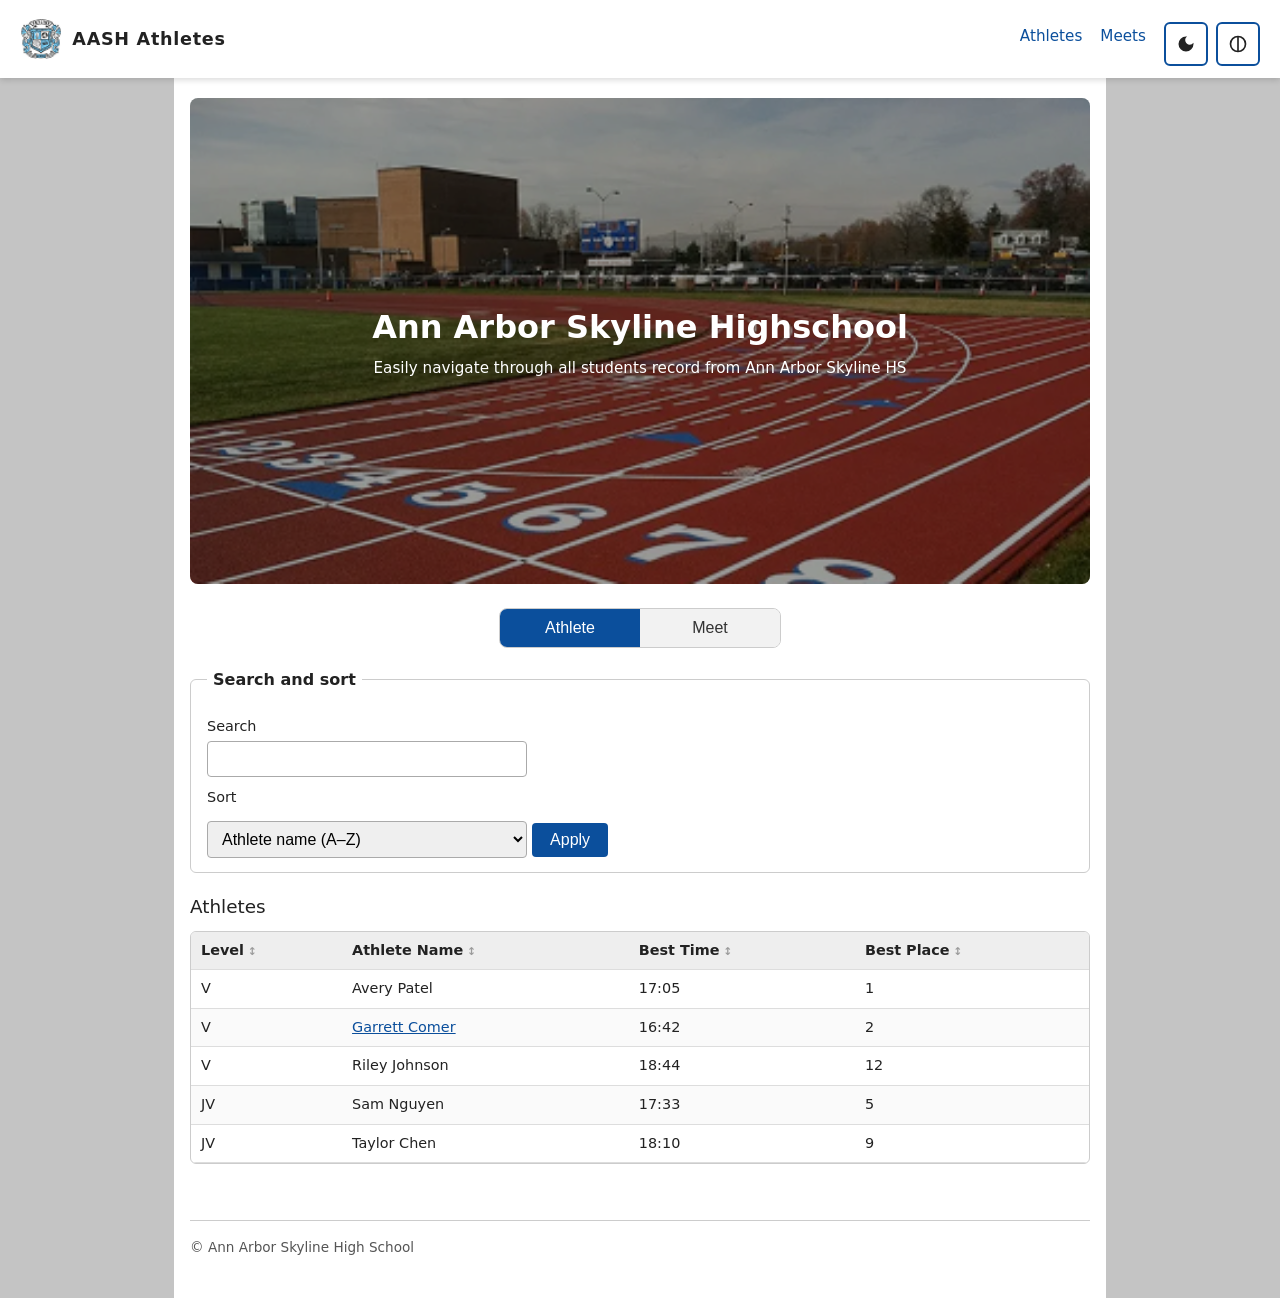
==== index.html @ eaa03424 "Add files via upload" ====
<!doctype html>
<html lang="en">
  <head>
    <meta charset="utf-8" />
    <meta name="viewport" content="width=device-width,initial-scale=1" />
    <title>Ann Arbor Skyline</title>
    <link rel="stylesheet" href="css/reset.css" />
    <link rel="stylesheet" href="css/style.css" />
  </head>

  <body>
    <div class="topnav">
      <a href="index.html" class="wholelogo">
        <img src="images/AnnArborSkylineHS_Icon.png" alt="navbar icon" class="logo">
        <span class="nav-text">AASH Athletes</span>
      </a>

      <div class="topnav-right">
      <nav aria-label="Primary navigation">
        <ul class="topnav-links">
          <li><a href="mainAthletes.html">Athletes</a></li>
          <li><a href="mainMeets.html">Meets</a></li>
        </ul>
      </nav>

      <div class="header-icon-toggles" role="group" aria-label="Display options">
        <input type="checkbox" id="dark-mode-toggle" class="theme-toggle">
        <label for="dark-mode-toggle" class="icon-toggle" title="Dark mode">
          <span class="sr-only">Dark mode</span>
          <svg xmlns="http://www.w3.org/2000/svg" width="20" height="20" viewBox="0 0 24 24" aria-hidden="true" focusable="false">
            <path fill="currentColor" d="M12 3a9 9 0 1 0 9 9c0-.46-.04-.92-.1-1.36a5.39 5.39 0 0 1-4.4 2.26 5.403 5.403 0 0 1-3.14-9.8c.44-.06.9-.1 1.36-.1z"/>
          </svg>
        </label>

        <input type="checkbox" id="contrast-toggle" class="theme-toggle">
        <label for="contrast-toggle" class="icon-toggle" title="High contrast">
          <span class="sr-only">High contrast</span>
          <svg xmlns="http://www.w3.org/2000/svg" width="20" height="20" viewBox="0 0 24 24" fill="none" aria-hidden="true" focusable="false">
            <circle cx="12" cy="12" r="9" stroke="currentColor" stroke-width="2"/>
            <line x1="12" y1="3" x2="12" y2="21" stroke="currentColor" stroke-width="2"/>
          </svg>
        </label>
      </div>
      </div>
    </div>

    <div class="page">
      <main>
        <div class="intro-box">
          <img src="images/track-img.png" class="intro-img" alt="">

          <div class="intro-darken"></div>


          <div class="intro-overlay">
            <span class="intro-text1">Ann Arbor Skyline Highschool</span>
            <span class="intro-text2">Easily navigate through all students record from Ann Arbor Skyline HS</span>
          </div>
        </div>

        <div class="view-toggle" role="tablist" aria-label="Athletes or meets">
          <button type="button" id="athleteBtn" class="toggle-btn active" role="tab" aria-selected="true" aria-controls="athleteData">Athlete</button>
          <button type="button" id="meetBtn" class="toggle-btn" role="tab" aria-selected="false" aria-controls="meetData">Meet</button>
        </div>

        <div id="athleteData" class="data-section" role="tabpanel" aria-labelledby="athleteBtn">
          <form action="#" method="get">
            <fieldset>
              <legend>Search and sort</legend>

              <label for="athlete-search">Search</label>
              <input id="athlete-search" name="search" type="search" />

              <label for="athlete-sort">Sort</label>
              <select id="athlete-sort" name="sort">
                <option value="name-asc">Athlete name (A–Z)</option>
                <option value="name-desc">Athlete name (Z–A)</option>
              </select>

              <button type="submit">Apply</button>
            </fieldset>
          </form>

          <section aria-labelledby="athletes-heading">
            <h2 id="athletes-heading">Athletes</h2>
            <div class="table-wrap">
              <table>
                <thead>
                  <tr>
                    <th scope="col">Level</th>
                    <th scope="col">Athlete Name</th>
                    <th scope="col">Best Time</th>
                    <th scope="col">Best Place</th>
                  </tr>
                </thead>

                <tbody>
                  <tr>
                    <td>V</td>
                    <td><a href="athlete.html">Garrett Comer</a></td>
                    <td>16:42</td>
                    <td>2</td>
                  </tr>
                  <tr>
                    <td>V</td>
                    <td>Avery Patel</td>
                    <td>17:05</td>
                    <td>1</td>
                  </tr>
                  <tr>
                    <td>JV</td>
                    <td>Sam Nguyen</td>
                    <td>17:33</td>
                    <td>5</td>
                  </tr>
                  <tr>
                    <td>JV</td>
                    <td>Taylor Chen</td>
                    <td>18:10</td>
                    <td>9</td>
                  </tr>
                  <tr>
                    <td>V</td>
                    <td>Riley Johnson</td>
                    <td>18:44</td>
                    <td>12</td>
                  </tr>
                </tbody>
              </table>
            </div>
          </section>
        </div>

        <div id="meetData" class="data-section hidden" role="tabpanel" aria-labelledby="meetBtn" hidden>
          <form action="#" method="get">
            <fieldset>
              <legend>Search and sort</legend>

              <label for="meet-search">Search</label>
              <input id="meet-search" name="search" type="search" />

              <label for="meet-sort">Sort</label>
              <select id="meet-sort" name="sort">
                <option value="name-asc">Meet name (A–Z)</option>
                <option value="name-desc">Meet name (Z–A)</option>
                <option value="date-asc">Date (oldest first)</option>
                <option value="date-desc">Date (newest first)</option>
              </select>

              <button type="submit">Apply</button>
            </fieldset>
          </form>

          <section aria-labelledby="meets-heading">
            <h2 id="meets-heading">Meets</h2>

            <div class="table-wrap">
              <table>
                <thead>
                  <tr>
                    <th scope="col">Meet Name</th>
                    <th scope="col">Meet ID</th>
                    <th scope="col">Date</th>
                    <th scope="col">Results</th>
                  </tr>
                </thead>

                <tbody>
                  <tr>
                    <td>
                      <a href="meets.html">Skyline Invite</a>
                    </td>
                    <td>229906</td>
                    <td>
                      <time datetime="2025-10-12">Oct 12, 2025</time>
                    </td>
                    <td>
                      <a href="https://www.athletic.net/CrossCountry/meet/229906/results/916818">
                        Official results
                      </a>
                    </td>
                  </tr>

                  <tr>
                    <td>City Championship</td>
                    <td>229907</td>
                    <td>
                      <time datetime="2025-11-01">Nov 1, 2025</time>
                    </td>
                    <td>—</td>
                  </tr>

                  <tr>
                    <td>Regional Qualifier</td>
                    <td>229908</td>
                    <td>
                      <time datetime="2025-11-15">Nov 15, 2025</time>
                    </td>
                    <td>—</td>
                  </tr>
                </tbody>
              </table>
            </div>
          </section>
        </div>
      </main>

      <footer>
        <p>&copy; Ann Arbor Skyline High School</p>
      </footer>
    </div>

    <script src="js/tables.js" defer></script>
    <script src="js/sort.js" defer></script>
  </body>
</html>
---- css/style.css ----
/* ----- Base ----- */
html {
  font-size: 16px;
}

body {
  font-family: system-ui, -apple-system, "Segoe UI", Roboto, sans-serif;
  line-height: 1.5;
  color: #222;
  background: #c4c4c4;
}

a {
  color: #0b4f9c;
}

a:hover {
  text-decoration: underline;
}

.sr-only {
  position: absolute;
  width: 1px;
  height: 1px;
  padding: 0;
  margin: -1px;
  overflow: hidden;
  clip: rect(0, 0, 0, 0);
  white-space: nowrap;
  border: 0;
}

.hidden {
  display: none;
}

/* ----- Top bar ----- */
.topnav {
  position: relative;
  z-index: 1;
  display: flex;
  align-items: center;
  justify-content: space-between;
  padding: 12px 20px;
  background: #fff;
  box-shadow: 0 2px 6px rgba(0, 0, 0, 0.15);
}

.logo {
  height: 40px;
  width: auto;
  display: block;
}

.wholelogo {
  display: flex;
  align-items: center;
  gap: 10px;
  text-decoration: none;
  color: inherit;
}

.wholelogo:hover {
  text-decoration: none;
}

.nav-text {
  display: flex;
  align-items: center;
  font-weight: 600;
  font-size: 1.1rem;
  letter-spacing: 0.04em;
}

.topnav-links {
  display: flex;
  align-items: center;
  gap: 18px;
  list-style: none;
  margin: 0;
  padding: 0;
}

.topnav-links a {
  text-decoration: none;
  font-size: 0.95rem;
  font-weight: 500;
  color: #0b4f9c;
  padding: 4px 0;
}

.topnav-links a:hover {
  text-decoration: underline;
}

.topnav-right {
  display: flex;
  align-items: center;
  gap: 18px;
}

.header-icon-toggles {
  display: flex;
  gap: 8px;
}

.theme-toggle {
  position: absolute;
  width: 1px;
  height: 1px;
  padding: 0;
  margin: -1px;
  overflow: hidden;
  clip: rect(0, 0, 0, 0);
  white-space: nowrap;
  border: 0;
}

.icon-toggle {
  display: inline-flex;
  align-items: center;
  justify-content: center;
  width: 40px;
  height: 40px;
  border: 2px solid #0b4f9c;
  border-radius: 6px;
  cursor: pointer;
  background: #fff;
  color: #222;
}

.icon-toggle:hover {
  background: #f0f4fa;
}

#dark-mode-toggle:focus-visible + .icon-toggle,
#contrast-toggle:focus-visible + .icon-toggle {
  outline: 2px solid #0b4f9c;
  outline-offset: 2px;
}

/* ----- Main column ----- */
.page {
  width: 92%;
  max-width: 900px;
  margin: 0 auto;
  padding: 20px 16px 40px;
  min-height: 60vh;
  background: #fff;
}

main {
  padding-bottom: 24px;
}

/* ----- Intro ----- */
.intro-box {
  position: relative;
  width: 100%;
  margin-bottom: 24px;
  overflow: hidden;
  border-radius: 8px;
}

.intro-img {
  width: 100%;
  height: auto;
  display: block;
}

.intro-darken {
  position: absolute;
  inset: 0;
  background: rgba(0, 0, 0, 0.4);
}

.intro-overlay {
  position: absolute;
  top: 50%;
  left: 50%;
  transform: translate(-50%, -50%);
  text-align: center;
  width: 100%;
  padding: 0 16px;
}

.intro-text1 {
  display: block;
  color: #fff;
  font-size: 2rem;
  font-weight: 700;
  margin-bottom: 6px;
}

.intro-text2 {
  display: block;
  color: #fff;
  font-size: 0.95rem;
}

/* ----- Athlete / Meet switch ----- */
.view-toggle {
  display: flex;
  gap: 0;
  width: 100%;
  max-width: 280px;
  margin: 0 auto 20px;
  border: 1px solid #ccc;
  border-radius: 8px;
  overflow: hidden;
}

.toggle-btn {
  flex: 1;
  padding: 10px 14px;
  font-size: 1rem;
  border: none;
  background: #f2f2f2;
  color: #333;
  cursor: pointer;
}

.toggle-btn:hover {
  background: #e8e8e8;
}

.toggle-btn.active {
  background: #0b4f9c;
  color: #fff;
}

/* ----- Forms ----- */
fieldset {
  border: 1px solid #ccc;
  padding: 14px 16px;
  margin-bottom: 20px;
  border-radius: 6px;
}

legend {
  padding: 0 6px;
  font-weight: 600;
}

label {
  display: block;
  margin-top: 10px;
  font-size: 0.9rem;
}

input[type="search"],
select {
  width: 100%;
  max-width: 320px;
  margin-top: 4px;
  padding: 8px 10px;
  font-size: 1rem;
  border: 1px solid #aaa;
  border-radius: 4px;
}

button[type="submit"] {
  margin-top: 14px;
  padding: 8px 18px;
  font-size: 1rem;
  border: none;
  border-radius: 4px;
  background: #0b4f9c;
  color: #fff;
  cursor: pointer;
}

button[type="submit"]:hover {
  background: #094080;
}

h2 {
  font-size: 1.15rem;
  margin: 16px 0 10px;
}

.meet-title {
  font-size: 1.6rem;
  font-weight: 800;
}

h3 {
  font-size: 1.05rem;
  margin: 14px 0 8px;
  font-weight: 700;
}

.profile-photo {
  text-align: center;
  margin-bottom: 12px;

}

.profile-photo img {
  width: 160px;
  height: 160px;
  object-fit: cover;
  border-radius: 50%;
  border: 3px solid #ccc;
}

.bold {
  font-weight: 700;
}

.profile-name {
  display: block;
  text-align: center;
  font-weight: 600;
  font-size: 1.5rem;
}

/* ----- Stat cards ----- */
.stat-cards {
  display: grid;
  grid-template-columns: repeat(3, 1fr);
  gap: 14px;
  margin: 12px 0 20px;
}

.stat-card {
  display: flex;
  flex-direction: column;
  align-items: center;
  justify-content: center;
  aspect-ratio: 1;
  padding: 16px;
  border: 1px solid #ccc;
  border-radius: 10px;
  background: #f8f9fb;
  text-align: center;
}

.stat-value {
  font-size: 1.6rem;
  font-weight: 700;
  color: #0b4f9c;
  line-height: 1.2;
}

.stat-label {
  margin-top: 6px;
  font-size: 0.8rem;
  color: #555;
  text-transform: uppercase;
  letter-spacing: 0.03em;
}

.gallery-list {
  display: grid;
  gap: 12px;
  grid-template-columns: repeat(auto-fill, minmax(140px, 1fr));
  list-style: none;
  margin: 0;
  padding: 0;
}

.gallery-list img {
  width: 100%;
  height: auto;
  display: block;
  border-radius: 6px;
}

/* ----- Tables ----- */
.table-wrap {
  overflow-x: auto;
  border: 1px solid #ccc;
  border-radius: 6px;
}

table {
  width: 100%;
  min-width: 260px;
  font-size: 0.9rem;
}

th,
td {
  padding: 8px 10px;
  text-align: left;
  border-bottom: 1px solid #ddd;
}

thead th {
  background: #eee;
  font-weight: 600;
}

th.sortable {
  cursor: pointer;
  user-select: none;
}

th.sortable:hover {
  background: #e0e4ea;
}

th.sortable::after {
  content: " \2195";
  font-size: 0.75em;
  opacity: 0.4;
}

th.sort-asc::after {
  content: " \25B2";
  opacity: 1;
}

th.sort-desc::after {
  content: " \25BC";
  opacity: 1;
}

tbody tr:nth-child(even) {
  background: #fafafa;
}

/* ----- Footer ----- */
footer {
  margin-top: 32px;
  padding-top: 16px;
  border-top: 1px solid #ccc;
  font-size: 0.85rem;
  color: #555;
}

/* ----- Other pages: header inside .page ----- */
header {
  margin-bottom: 20px;
  padding-bottom: 12px;
  border-bottom: 1px solid #ccc;
}

.header-top {
  display: flex;
  align-items: center;
  justify-content: space-between;
  gap: 12px;
  flex-wrap: wrap;
}

h1 {
  font-size: 1.2rem;
  font-weight: 700;
}

h1 a {
  text-decoration: none;
  color: #0b4f9c;
}

nav ul {
  margin-top: 10px;
}

nav li {
  margin-bottom: 6px;
}

/* ----- Dark mode (checkbox on index) ----- */
html:has(#dark-mode-toggle:checked) body {
  background: #1a1a1a;
  color: #eee;
}

html:has(#dark-mode-toggle:checked) .page {
  background: #252525;
  color: #eee;
}

html:has(#dark-mode-toggle:checked) a {
  color: #7ec8ff;
}

html:has(#dark-mode-toggle:checked) .topnav,
html:has(#dark-mode-toggle:checked) .icon-toggle {
  background: #2d2d2d;
  color: #eee;
  border-color: #7ec8ff;
}

html:has(#dark-mode-toggle:checked) .topnav-links a {
  color: #7ec8ff;
}

html:has(#dark-mode-toggle:checked) thead th {
  background: #333;
}

html:has(#dark-mode-toggle:checked) tbody tr:nth-child(even) {
  background: #2a2a2a;
}

html:has(#dark-mode-toggle:checked) th,
html:has(#dark-mode-toggle:checked) td {
  border-color: #444;
}

html:has(#dark-mode-toggle:checked) fieldset,
html:has(#dark-mode-toggle:checked) .table-wrap,
html:has(#dark-mode-toggle:checked) .stat-card {
  border-color: #555;
}

html:has(#dark-mode-toggle:checked) .stat-card {
  background: #2a2a2a;
}

html:has(#dark-mode-toggle:checked) .stat-value {
  color: #7ec8ff;
}

html:has(#dark-mode-toggle:checked) .stat-label {
  color: #aaa;
}

html:has(#dark-mode-toggle:checked) th.sortable:hover {
  background: #444;
}

html:has(#dark-mode-toggle:checked) input[type="search"],
html:has(#dark-mode-toggle:checked) select {
  background: #333;
  color: #eee;
  border-color: #555;
}

html:has(#dark-mode-toggle:checked) footer {
  border-color: #444;
  color: #aaa;
}

html:has(#dark-mode-toggle:checked) header {
  border-color: #444;
}

html:has(#dark-mode-toggle:checked) .profile-photo img {
  border-color: #555;
}

html:has(#dark-mode-toggle:checked) .view-toggle {
  border-color: #555;
}

html:has(#dark-mode-toggle:checked) .toggle-btn {
  background: #333;
  color: #ddd;
}

html:has(#dark-mode-toggle:checked) .toggle-btn.active {
  background: #0b4f9c;
  color: #fff;
}

html:has(#dark-mode-toggle:checked) label[for="dark-mode-toggle"].icon-toggle {
  background: #0b4f9c;
  color: #fff;
  border-color: #7ec8ff;
}

html:has(#contrast-toggle:checked) label[for="contrast-toggle"].icon-toggle {
  background: #ff0;
  color: #000;
  border-color: #000;
}

/* ----- High contrast ----- */

/* Base */
html:has(#contrast-toggle:checked) body {
  background: #000;
  color: #fff;
}

html:has(#contrast-toggle:checked) .page {
  background: #000;
  color: #fff;
}

html:has(#contrast-toggle:checked) a {
  color: #ff0;
}

/* Top bar */
html:has(#contrast-toggle:checked) .topnav {
  background: #000;
  border-bottom: 2px solid #fff;
  box-shadow: none;
}

html:has(#contrast-toggle:checked) .wholelogo {
  color: #fff;
}

html:has(#contrast-toggle:checked) .topnav-links a {
  color: #ff0;
}

html:has(#contrast-toggle:checked) .icon-toggle {
  background: #000;
  color: #fff;
  border-color: #fff;
}

html:has(#contrast-toggle:checked) .icon-toggle:hover {
  background: #333;
}

/* Tables */
html:has(#contrast-toggle:checked) .table-wrap {
  border: 2px solid #fff;
}

html:has(#contrast-toggle:checked) th,
html:has(#contrast-toggle:checked) td {
  border: 2px solid #fff;
}

html:has(#contrast-toggle:checked) thead th {
  background: #333;
  color: #fff;
}

html:has(#contrast-toggle:checked) th.sortable:hover {
  background: #555;
}

html:has(#contrast-toggle:checked) tbody tr:nth-child(even) {
  background: #111;
}

/* Forms */
html:has(#contrast-toggle:checked) fieldset {
  border: 2px solid #fff;
}

html:has(#contrast-toggle:checked) input[type="search"],
html:has(#contrast-toggle:checked) select {
  background: #000;
  color: #fff;
  border: 2px solid #fff;
}

html:has(#contrast-toggle:checked) button[type="submit"] {
  background: #ff0;
  color: #000;
  border: 2px solid #ff0;
  font-weight: 700;
}

html:has(#contrast-toggle:checked) button[type="submit"]:hover {
  background: #cc0;
}

/* Toggle buttons (index page) */
html:has(#contrast-toggle:checked) .view-toggle {
  border-color: #fff;
}

html:has(#contrast-toggle:checked) .toggle-btn {
  background: #000;
  color: #fff;
  border: 1px solid #fff;
}

html:has(#contrast-toggle:checked) .toggle-btn.active {
  background: #ff0;
  color: #000;
}

/* Stat cards */
html:has(#contrast-toggle:checked) .stat-card {
  background: #000;
  border: 2px solid #fff;
}

html:has(#contrast-toggle:checked) .stat-value {
  color: #ff0;
}

html:has(#contrast-toggle:checked) .stat-label {
  color: #fff;
}

/* Profile photo */
html:has(#contrast-toggle:checked) .profile-photo img {
  border-color: #fff;
}

/* Footer */
html:has(#contrast-toggle:checked) footer {
  border-color: #fff;
  color: #fff;
}

/* Header (inside .page on sub-pages) */
html:has(#contrast-toggle:checked) header {
  border-color: #fff;
}
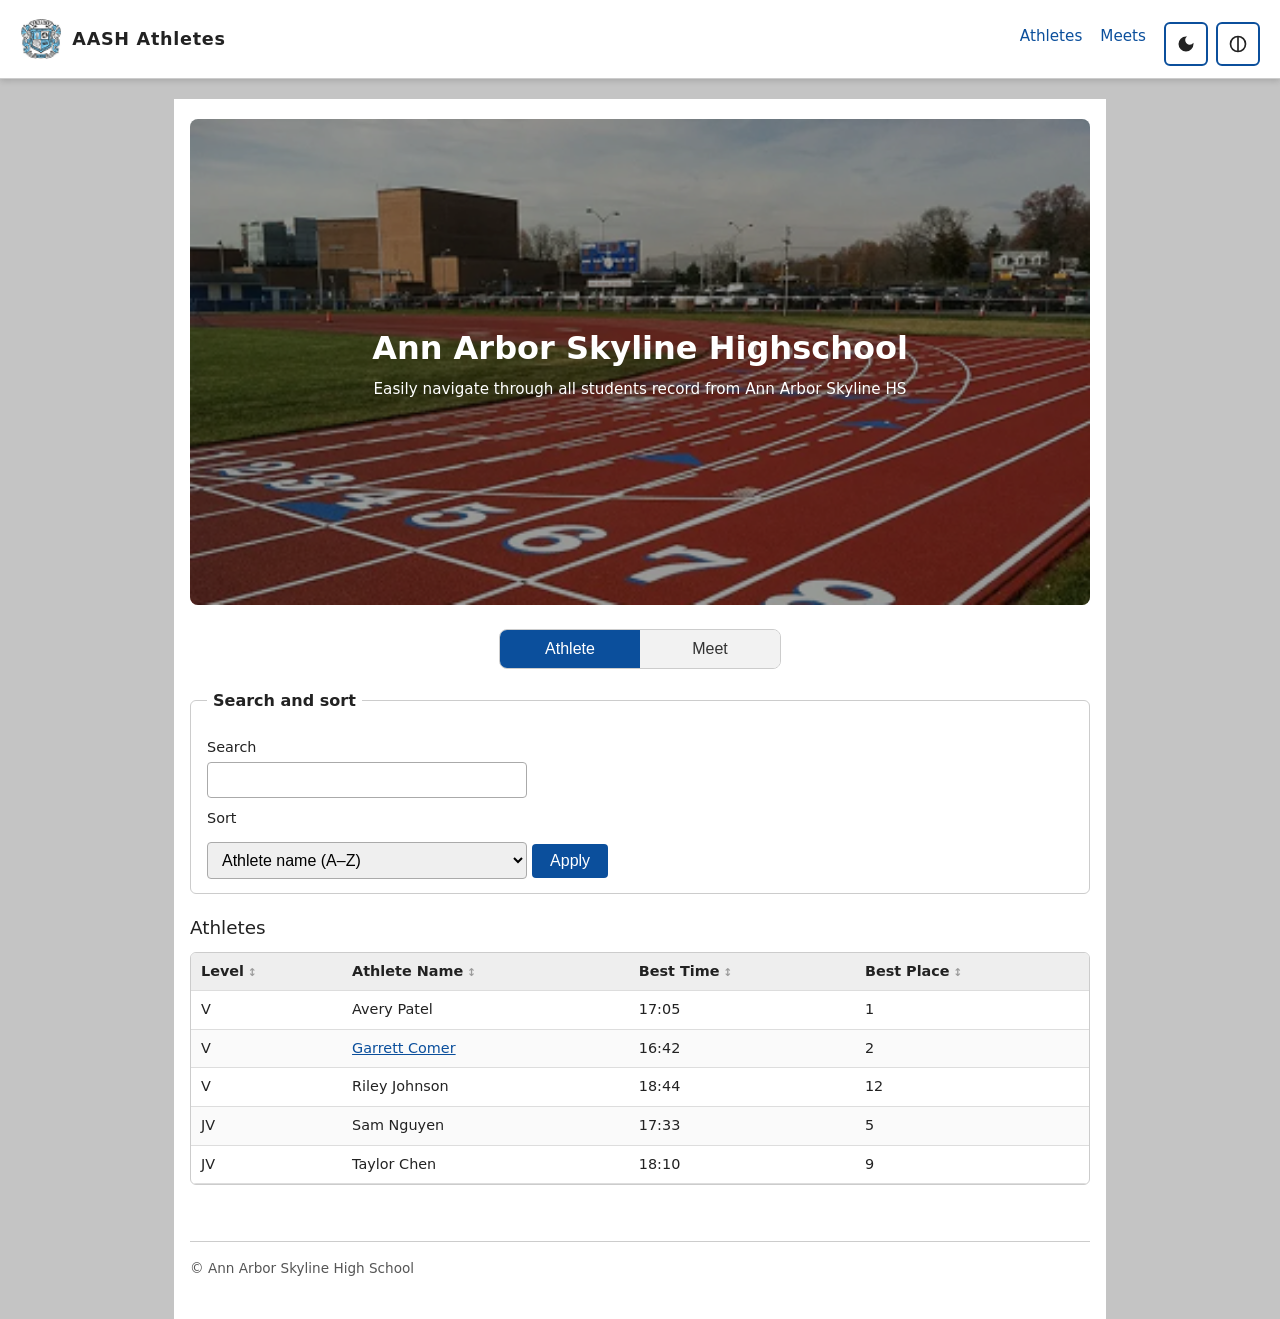
==== commit 311e57ff: "axe review errors" ====
--- a/index.html
+++ b/index.html
@@ -9,7 +9,7 @@
   </head>
 
   <body>
-    <div class="topnav">
+    <header class="topnav">
       <a href="index.html" class="wholelogo">
         <img src="images/AnnArborSkylineHS_Icon.png" alt="navbar icon" class="logo">
         <span class="nav-text">AASH Athletes</span>
@@ -42,7 +42,7 @@
         </label>
       </div>
       </div>
-    </div>
+    </header>
 
     <div class="page">
       <main>
@@ -53,7 +53,7 @@
 
 
           <div class="intro-overlay">
-            <span class="intro-text1">Ann Arbor Skyline Highschool</span>
+            <h1 class="intro-text1">Ann Arbor Skyline Highschool</h1>
             <span class="intro-text2">Easily navigate through all students record from Ann Arbor Skyline HS</span>
           </div>
         </div>
--- a/css/style.css
+++ b/css/style.css
@@ -171,7 +171,7 @@
 .intro-darken {
   position: absolute;
   inset: 0;
-  background: rgba(0, 0, 0, 0.4);
+  background: rgba(0, 0, 0, 0.7);
 }
 
 .intro-overlay {
@@ -189,7 +189,7 @@
   color: #fff;
   font-size: 2rem;
   font-weight: 700;
-  margin-bottom: 6px;
+  margin: 0 0 6px;
 }
 
 .intro-text2 {
@@ -313,6 +313,7 @@
   text-align: center;
   font-weight: 600;
   font-size: 1.5rem;
+  margin: 0 0 12px;
 }
 
 /* ----- Stat cards ----- */
@@ -703,3 +704,710 @@
 html:has(#contrast-toggle:checked) header {
   border-color: #fff;
 }
+
+/* ----- Base ----- */
+html {
+  font-size: 16px;
+}
+
+body {
+  font-family: system-ui, -apple-system, "Segoe UI", Roboto, sans-serif;
+  line-height: 1.5;
+  color: #222;
+  background: #c4c4c4;
+}
+
+a {
+  color: #0b4f9c;
+}
+
+a:hover {
+  text-decoration: underline;
+}
+
+.sr-only {
+  position: absolute;
+  width: 1px;
+  height: 1px;
+  padding: 0;
+  margin: -1px;
+  overflow: hidden;
+  clip: rect(0, 0, 0, 0);
+  white-space: nowrap;
+  border: 0;
+}
+
+.hidden {
+  display: none;
+}
+
+/* ----- Top bar ----- */
+.topnav {
+  position: relative;
+  z-index: 1;
+  display: flex;
+  align-items: center;
+  justify-content: space-between;
+  padding: 12px 20px;
+  background: #fff;
+  box-shadow: 0 2px 6px rgba(0, 0, 0, 0.15);
+}
+
+.logo {
+  height: 40px;
+  width: auto;
+  display: block;
+}
+
+.wholelogo {
+  display: flex;
+  align-items: center;
+  gap: 10px;
+  text-decoration: none;
+  color: inherit;
+}
+
+.wholelogo:hover {
+  text-decoration: none;
+}
+
+.nav-text {
+  display: flex;
+  align-items: center;
+  font-weight: 600;
+  font-size: 1.1rem;
+  letter-spacing: 0.04em;
+}
+
+.topnav-links {
+  display: flex;
+  align-items: center;
+  gap: 18px;
+  list-style: none;
+  margin: 0;
+  padding: 0;
+}
+
+.topnav-links a {
+  text-decoration: none;
+  font-size: 0.95rem;
+  font-weight: 500;
+  color: #0b4f9c;
+  padding: 4px 0;
+}
+
+.topnav-links a:hover {
+  text-decoration: underline;
+}
+
+.topnav-right {
+  display: flex;
+  align-items: center;
+  gap: 18px;
+}
+
+.header-icon-toggles {
+  display: flex;
+  gap: 8px;
+}
+
+.theme-toggle {
+  position: absolute;
+  width: 1px;
+  height: 1px;
+  padding: 0;
+  margin: -1px;
+  overflow: hidden;
+  clip: rect(0, 0, 0, 0);
+  white-space: nowrap;
+  border: 0;
+}
+
+.icon-toggle {
+  display: inline-flex;
+  align-items: center;
+  justify-content: center;
+  width: 40px;
+  height: 40px;
+  border: 2px solid #0b4f9c;
+  border-radius: 6px;
+  cursor: pointer;
+  background: #fff;
+  color: #222;
+}
+
+.icon-toggle:hover {
+  background: #f0f4fa;
+}
+
+#dark-mode-toggle:focus-visible + .icon-toggle,
+#contrast-toggle:focus-visible + .icon-toggle {
+  outline: 2px solid #0b4f9c;
+  outline-offset: 2px;
+}
+
+/* ----- Main column ----- */
+.page {
+  width: 92%;
+  max-width: 900px;
+  margin: 0 auto;
+  padding: 20px 16px 40px;
+  min-height: 60vh;
+  background: #fff;
+}
+
+main {
+  padding-bottom: 24px;
+}
+
+/* ----- Intro ----- */
+.intro-box {
+  position: relative;
+  width: 100%;
+  margin-bottom: 24px;
+  overflow: hidden;
+  border-radius: 8px;
+}
+
+.intro-img {
+  width: 100%;
+  height: auto;
+  display: block;
+}
+
+.intro-darken {
+  position: absolute;
+  inset: 0;
+  background: rgba(0, 0, 0, 0.4);
+}
+
+.intro-overlay {
+  position: absolute;
+  top: 50%;
+  left: 50%;
+  transform: translate(-50%, -50%);
+  text-align: center;
+  width: 100%;
+  padding: 0 16px;
+}
+
+.intro-text1 {
+  display: block;
+  color: #fff;
+  font-size: 2rem;
+  font-weight: 700;
+  margin: 0 0 6px;
+}
+
+.intro-text2 {
+  display: block;
+  color: #fff;
+  font-size: 0.95rem;
+}
+
+/* ----- Athlete / Meet switch ----- */
+.view-toggle {
+  display: flex;
+  gap: 0;
+  width: 100%;
+  max-width: 280px;
+  margin: 0 auto 20px;
+  border: 1px solid #ccc;
+  border-radius: 8px;
+  overflow: hidden;
+}
+
+.toggle-btn {
+  flex: 1;
+  padding: 10px 14px;
+  font-size: 1rem;
+  border: none;
+  background: #f2f2f2;
+  color: #333;
+  cursor: pointer;
+}
+
+.toggle-btn:hover {
+  background: #e8e8e8;
+}
+
+.toggle-btn.active {
+  background: #0b4f9c;
+  color: #fff;
+}
+
+/* ----- Forms ----- */
+fieldset {
+  border: 1px solid #ccc;
+  padding: 14px 16px;
+  margin-bottom: 20px;
+  border-radius: 6px;
+}
+
+legend {
+  padding: 0 6px;
+  font-weight: 600;
+}
+
+label {
+  display: block;
+  margin-top: 10px;
+  font-size: 0.9rem;
+}
+
+input[type="search"],
+select {
+  width: 100%;
+  max-width: 320px;
+  margin-top: 4px;
+  padding: 8px 10px;
+  font-size: 1rem;
+  border: 1px solid #aaa;
+  border-radius: 4px;
+}
+
+button[type="submit"] {
+  margin-top: 14px;
+  padding: 8px 18px;
+  font-size: 1rem;
+  border: none;
+  border-radius: 4px;
+  background: #0b4f9c;
+  color: #fff;
+  cursor: pointer;
+}
+
+button[type="submit"]:hover {
+  background: #094080;
+}
+
+h2 {
+  font-size: 1.15rem;
+  margin: 16px 0 10px;
+}
+
+.meet-title {
+  font-size: 1.6rem;
+  font-weight: 800;
+}
+
+h3 {
+  font-size: 1.05rem;
+  margin: 14px 0 8px;
+  font-weight: 700;
+}
+
+.profile-photo {
+  text-align: center;
+  margin-bottom: 12px;
+
+}
+
+.profile-photo img {
+  width: 160px;
+  height: 160px;
+  object-fit: cover;
+  border-radius: 50%;
+  border: 3px solid #ccc;
+}
+
+.bold {
+  font-weight: 700;
+}
+
+.profile-name {
+  display: block;
+  text-align: center;
+  font-weight: 600;
+  font-size: 1.5rem;
+  margin: 0 0 12px;
+}
+
+/* ----- Stat cards ----- */
+.stat-cards {
+  display: grid;
+  grid-template-columns: repeat(3, 1fr);
+  gap: 14px;
+  margin: 12px 0 20px;
+}
+
+.stat-card {
+  display: flex;
+  flex-direction: column;
+  align-items: center;
+  justify-content: center;
+  aspect-ratio: 1;
+  padding: 16px;
+  border: 1px solid #ccc;
+  border-radius: 10px;
+  background: #f8f9fb;
+  text-align: center;
+}
+
+.stat-value {
+  font-size: 1.6rem;
+  font-weight: 700;
+  color: #0b4f9c;
+  line-height: 1.2;
+}
+
+.stat-label {
+  margin-top: 6px;
+  font-size: 0.8rem;
+  color: #555;
+  text-transform: uppercase;
+  letter-spacing: 0.03em;
+}
+
+.gallery-list {
+  display: grid;
+  gap: 12px;
+  grid-template-columns: repeat(auto-fill, minmax(140px, 1fr));
+  list-style: none;
+  margin: 0;
+  padding: 0;
+}
+
+.gallery-list img {
+  width: 100%;
+  height: auto;
+  display: block;
+  border-radius: 6px;
+}
+
+/* ----- Tables ----- */
+.table-wrap {
+  overflow-x: auto;
+  border: 1px solid #ccc;
+  border-radius: 6px;
+}
+
+table {
+  width: 100%;
+  min-width: 260px;
+  font-size: 0.9rem;
+}
+
+th,
+td {
+  padding: 8px 10px;
+  text-align: left;
+  border-bottom: 1px solid #ddd;
+}
+
+thead th {
+  background: #eee;
+  font-weight: 600;
+}
+
+th.sortable {
+  cursor: pointer;
+  user-select: none;
+}
+
+th.sortable:hover {
+  background: #e0e4ea;
+}
+
+th.sortable::after {
+  content: " \2195";
+  font-size: 0.75em;
+  opacity: 0.4;
+}
+
+th.sort-asc::after {
+  content: " \25B2";
+  opacity: 1;
+}
+
+th.sort-desc::after {
+  content: " \25BC";
+  opacity: 1;
+}
+
+tbody tr:nth-child(even) {
+  background: #fafafa;
+}
+
+/* ----- Footer ----- */
+footer {
+  margin-top: 32px;
+  padding-top: 16px;
+  border-top: 1px solid #ccc;
+  font-size: 0.85rem;
+  color: #555;
+}
+
+/* ----- Other pages: header inside .page ----- */
+header {
+  margin-bottom: 20px;
+  padding-bottom: 12px;
+  border-bottom: 1px solid #ccc;
+}
+
+.header-top {
+  display: flex;
+  align-items: center;
+  justify-content: space-between;
+  gap: 12px;
+  flex-wrap: wrap;
+}
+
+h1 {
+  font-size: 1.2rem;
+  font-weight: 700;
+}
+
+h1 a {
+  text-decoration: none;
+  color: #0b4f9c;
+}
+
+nav ul {
+  margin-top: 10px;
+}
+
+nav li {
+  margin-bottom: 6px;
+}
+
+/* ----- Dark mode (checkbox on index) ----- */
+html:has(#dark-mode-toggle:checked) body {
+  background: #1a1a1a;
+  color: #eee;
+}
+
+html:has(#dark-mode-toggle:checked) .page {
+  background: #252525;
+  color: #eee;
+}
+
+html:has(#dark-mode-toggle:checked) a {
+  color: #7ec8ff;
+}
+
+html:has(#dark-mode-toggle:checked) .topnav,
+html:has(#dark-mode-toggle:checked) .icon-toggle {
+  background: #2d2d2d;
+  color: #eee;
+  border-color: #7ec8ff;
+}
+
+html:has(#dark-mode-toggle:checked) .topnav-links a {
+  color: #7ec8ff;
+}
+
+html:has(#dark-mode-toggle:checked) thead th {
+  background: #333;
+}
+
+html:has(#dark-mode-toggle:checked) tbody tr:nth-child(even) {
+  background: #2a2a2a;
+}
+
+html:has(#dark-mode-toggle:checked) th,
+html:has(#dark-mode-toggle:checked) td {
+  border-color: #444;
+}
+
+html:has(#dark-mode-toggle:checked) fieldset,
+html:has(#dark-mode-toggle:checked) .table-wrap,
+html:has(#dark-mode-toggle:checked) .stat-card {
+  border-color: #555;
+}
+
+html:has(#dark-mode-toggle:checked) .stat-card {
+  background: #2a2a2a;
+}
+
+html:has(#dark-mode-toggle:checked) .stat-value {
+  color: #7ec8ff;
+}
+
+html:has(#dark-mode-toggle:checked) .stat-label {
+  color: #aaa;
+}
+
+html:has(#dark-mode-toggle:checked) th.sortable:hover {
+  background: #444;
+}
+
+html:has(#dark-mode-toggle:checked) input[type="search"],
+html:has(#dark-mode-toggle:checked) select {
+  background: #333;
+  color: #eee;
+  border-color: #555;
+}
+
+html:has(#dark-mode-toggle:checked) footer {
+  border-color: #444;
+  color: #aaa;
+}
+
+html:has(#dark-mode-toggle:checked) header {
+  border-color: #444;
+}
+
+html:has(#dark-mode-toggle:checked) .profile-photo img {
+  border-color: #555;
+}
+
+html:has(#dark-mode-toggle:checked) .view-toggle {
+  border-color: #555;
+}
+
+html:has(#dark-mode-toggle:checked) .toggle-btn {
+  background: #333;
+  color: #ddd;
+}
+
+html:has(#dark-mode-toggle:checked) .toggle-btn.active {
+  background: #0b4f9c;
+  color: #fff;
+}
+
+html:has(#dark-mode-toggle:checked) label[for="dark-mode-toggle"].icon-toggle {
+  background: #0b4f9c;
+  color: #fff;
+  border-color: #7ec8ff;
+}
+
+html:has(#contrast-toggle:checked) label[for="contrast-toggle"].icon-toggle {
+  background: #ff0;
+  color: #000;
+  border-color: #000;
+}
+
+/* ----- High contrast ----- */
+
+/* Base */
+html:has(#contrast-toggle:checked) body {
+  background: #000;
+  color: #fff;
+}
+
+html:has(#contrast-toggle:checked) .page {
+  background: #000;
+  color: #fff;
+}
+
+html:has(#contrast-toggle:checked) a {
+  color: #ff0;
+}
+
+/* Top bar */
+html:has(#contrast-toggle:checked) .topnav {
+  background: #000;
+  border-bottom: 2px solid #fff;
+  box-shadow: none;
+}
+
+html:has(#contrast-toggle:checked) .wholelogo {
+  color: #fff;
+}
+
+html:has(#contrast-toggle:checked) .topnav-links a {
+  color: #ff0;
+}
+
+html:has(#contrast-toggle:checked) .icon-toggle {
+  background: #000;
+  color: #fff;
+  border-color: #fff;
+}
+
+html:has(#contrast-toggle:checked) .icon-toggle:hover {
+  background: #333;
+}
+
+/* Tables */
+html:has(#contrast-toggle:checked) .table-wrap {
+  border: 2px solid #fff;
+}
+
+html:has(#contrast-toggle:checked) th,
+html:has(#contrast-toggle:checked) td {
+  border: 2px solid #fff;
+}
+
+html:has(#contrast-toggle:checked) thead th {
+  background: #333;
+  color: #fff;
+}
+
+html:has(#contrast-toggle:checked) th.sortable:hover {
+  background: #555;
+}
+
+html:has(#contrast-toggle:checked) tbody tr:nth-child(even) {
+  background: #111;
+}
+
+/* Forms */
+html:has(#contrast-toggle:checked) fieldset {
+  border: 2px solid #fff;
+}
+
+html:has(#contrast-toggle:checked) input[type="search"],
+html:has(#contrast-toggle:checked) select {
+  background: #000;
+  color: #fff;
+  border: 2px solid #fff;
+}
+
+html:has(#contrast-toggle:checked) button[type="submit"] {
+  background: #ff0;
+  color: #000;
+  border: 2px solid #ff0;
+  font-weight: 700;
+}
+
+html:has(#contrast-toggle:checked) button[type="submit"]:hover {
+  background: #cc0;
+}
+
+/* Toggle buttons (index page) */
+html:has(#contrast-toggle:checked) .view-toggle {
+  border-color: #fff;
+}
+
+html:has(#contrast-toggle:checked) .toggle-btn {
+  background: #000;
+  color: #fff;
+  border: 1px solid #fff;
+}
+
+html:has(#contrast-toggle:checked) .toggle-btn.active {
+  background: #ff0;
+  color: #000;
+}
+
+/* Stat cards */
+html:has(#contrast-toggle:checked) .stat-card {
+  background: #000;
+  border: 2px solid #fff;
+}
+
+html:has(#contrast-toggle:checked) .stat-value {
+  color: #ff0;
+}
+
+html:has(#contrast-toggle:checked) .stat-label {
+  color: #fff;
+}
+
+/* Profile photo */
+html:has(#contrast-toggle:checked) .profile-photo img {
+  border-color: #fff;
+}
+
+/* Footer */
+html:has(#contrast-toggle:checked) footer {
+  border-color: #fff;
+  color: #fff;
+}
+
+/* Header (inside .page on sub-pages) */
+html:has(#contrast-toggle:checked) header {
+  border-color: #fff;
+}
